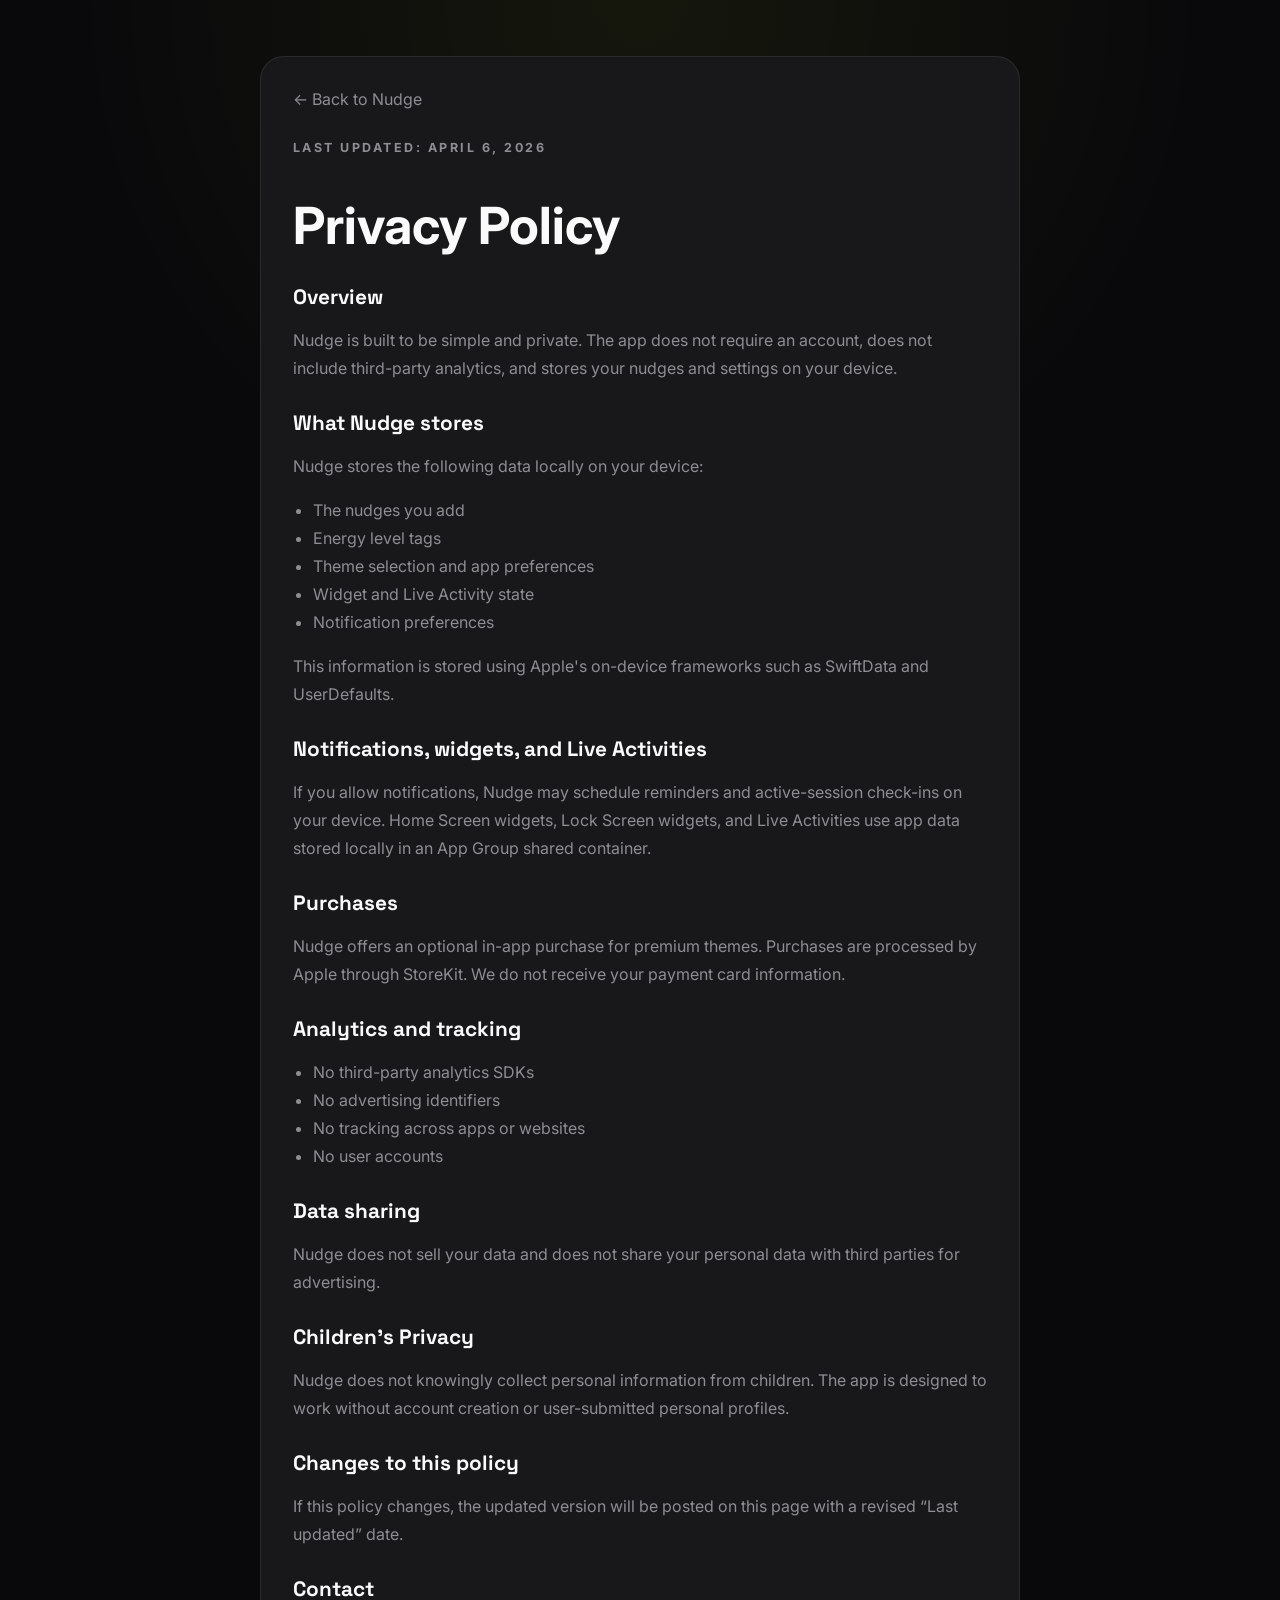
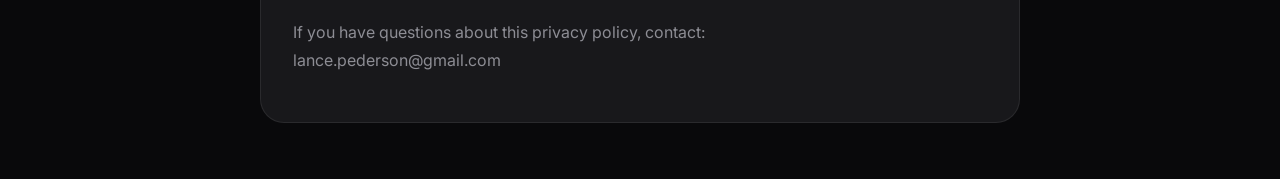
==== privacy.html @ 8743bb43 "Initial Nudge website with privacy policy" ====
<!DOCTYPE html>
<html lang="en">
<head>
  <meta charset="UTF-8" />
  <meta name="viewport" content="width=device-width, initial-scale=1.0" />
  <title>Privacy Policy — Nudge</title>
  <meta name="description" content="Privacy Policy for Nudge" />
  <link rel="preconnect" href="https://fonts.googleapis.com">
  <link rel="preconnect" href="https://fonts.gstatic.com" crossorigin>
  <link href="https://fonts.googleapis.com/css2?family=Space+Grotesk:wght@400;500;700&family=Inter:wght@400;500;600;700&display=swap" rel="stylesheet">
  <link rel="stylesheet" href="styles.css" />
</head>
<body>
  <main class="policy-main">
    <div class="container policy-card">
      <a class="back-link" href="index.html">← Back to Nudge</a>
      <p class="eyebrow">Last updated: April 6, 2026</p>
      <h1>Privacy Policy</h1>

      <h2>Overview</h2>
      <p>
        Nudge is built to be simple and private. The app does not require an account,
        does not include third-party analytics, and stores your nudges and settings on your device.
      </p>

      <h2>What Nudge stores</h2>
      <p>Nudge stores the following data locally on your device:</p>
      <ul>
        <li>The nudges you add</li>
        <li>Energy level tags</li>
        <li>Theme selection and app preferences</li>
        <li>Widget and Live Activity state</li>
        <li>Notification preferences</li>
      </ul>
      <p>
        This information is stored using Apple's on-device frameworks such as SwiftData and UserDefaults.
      </p>

      <h2>Notifications, widgets, and Live Activities</h2>
      <p>
        If you allow notifications, Nudge may schedule reminders and active-session check-ins on your device.
        Home Screen widgets, Lock Screen widgets, and Live Activities use app data stored locally in an App Group shared container.
      </p>

      <h2>Purchases</h2>
      <p>
        Nudge offers an optional in-app purchase for premium themes. Purchases are processed by Apple through StoreKit.
        We do not receive your payment card information.
      </p>

      <h2>Analytics and tracking</h2>
      <ul>
        <li>No third-party analytics SDKs</li>
        <li>No advertising identifiers</li>
        <li>No tracking across apps or websites</li>
        <li>No user accounts</li>
      </ul>

      <h2>Data sharing</h2>
      <p>
        Nudge does not sell your data and does not share your personal data with third parties for advertising.
      </p>

      <h2>Children's Privacy</h2>
      <p>
        Nudge does not knowingly collect personal information from children. The app is designed to work without account creation or user-submitted personal profiles.
      </p>

      <h2>Changes to this policy</h2>
      <p>
        If this policy changes, the updated version will be posted on this page with a revised “Last updated” date.
      </p>

      <h2>Contact</h2>
      <p>
        If you have questions about this privacy policy, contact:<br>
        <a href="mailto:lance.pederson@gmail.com">lance.pederson@gmail.com</a>
      </p>
    </div>
  </main>
</body>
</html>
---- styles.css ----
:root {
  --bg: #09090b;
  --surface: #18181b;
  --surface-high: #27272a;
  --text: #fafafa;
  --muted: #8d8d94;
  --accent: #d9ff26;
  --pink: #ff2e93;
  --border: rgba(255,255,255,0.08);
  --shadow: 0 24px 80px rgba(0,0,0,0.35);
}

* { box-sizing: border-box; }
html { scroll-behavior: smooth; }
body {
  margin: 0;
  font-family: Inter, system-ui, sans-serif;
  background: radial-gradient(circle at top, rgba(217,255,38,0.06), transparent 30%), var(--bg);
  color: var(--text);
}

a { color: inherit; text-decoration: none; }
.container { width: min(1120px, calc(100% - 32px)); margin: 0 auto; }

.site-header {
  position: sticky;
  top: 0;
  z-index: 10;
  backdrop-filter: blur(16px);
  background: rgba(9,9,11,0.72);
  border-bottom: 1px solid var(--border);
}
.nav {
  display: flex;
  align-items: center;
  justify-content: space-between;
  padding: 16px 0;
}
.brand {
  font-family: "Space Grotesk", Inter, sans-serif;
  font-weight: 700;
  font-size: 1.1rem;
}
nav {
  display: flex;
  gap: 20px;
  color: var(--muted);
  font-size: 0.95rem;
}
nav a:hover { color: var(--text); }

.hero { padding: 64px 0 40px; }
.hero-grid {
  display: grid;
  grid-template-columns: 1.1fr 0.9fr;
  gap: 48px;
  align-items: center;
}
.eyebrow {
  color: var(--accent);
  text-transform: uppercase;
  letter-spacing: 0.2em;
  font-size: 0.78rem;
  font-weight: 700;
  margin-bottom: 16px;
}
.hero h1, h2, h3 {
  font-family: "Space Grotesk", Inter, sans-serif;
  margin: 0;
}
.hero h1 {
  font-size: clamp(2.5rem, 5vw, 4.5rem);
  line-height: 0.95;
  margin-bottom: 16px;
}
.hero-copy, .section-copy {
  color: var(--muted);
  font-size: 1.05rem;
  line-height: 1.7;
  max-width: 58ch;
}
.hero-actions {
  display: flex;
  gap: 12px;
  margin-top: 28px;
  flex-wrap: wrap;
}
.button {
  display: inline-flex;
  align-items: center;
  justify-content: center;
  min-height: 48px;
  padding: 0 20px;
  border-radius: 999px;
  font-weight: 700;
  transition: transform 160ms ease, opacity 160ms ease;
}
.button:hover { transform: translateY(-1px); }
.button.primary {
  background: var(--accent);
  color: var(--bg);
}
.button.secondary {
  background: var(--surface);
  border: 1px solid var(--border);
}
.hero-note { color: var(--muted); margin-top: 14px; font-size: 0.95rem; }

.phone-mockup {
  display: flex;
  justify-content: center;
}
.phone-screen {
  width: 320px;
  min-height: 640px;
  background: linear-gradient(180deg, rgba(255,255,255,0.02), rgba(255,255,255,0.00)), var(--surface);
  border: 1px solid var(--border);
  border-radius: 36px;
  box-shadow: var(--shadow);
  padding: 22px 18px;
  position: relative;
}
.screen-top { display: flex; flex-direction: column; gap: 6px; }
.badge {
  color: var(--accent);
  font-size: 0.75rem;
  letter-spacing: 0.22em;
  font-weight: 800;
}
.muted { color: var(--muted); font-size: 0.9rem; }
.wheel-wrap {
  margin: 50px auto 32px;
  width: 220px;
  height: 220px;
  position: relative;
}
.wheel {
  width: 100%;
  height: 100%;
  border-radius: 50%;
  background: conic-gradient(var(--accent), var(--pink), #6366f1, #22d3ee, #f97316, #a855f7, #34d399, #fbbf24, var(--accent));
  border: 10px solid rgba(255,255,255,0.04);
  box-shadow: 0 0 0 8px rgba(255,255,255,0.02);
}
.pointer {
  position: absolute;
  top: -20px;
  left: 50%;
  transform: translateX(-50%);
  color: var(--accent);
  font-size: 1.2rem;
}
.spin-button {
  width: 100%;
  border: none;
  border-radius: 999px;
  padding: 18px 20px;
  font-weight: 800;
  letter-spacing: 0.12em;
  background: var(--accent);
  color: var(--bg);
  font-family: "Space Grotesk", Inter, sans-serif;
}
.input-bar {
  margin-top: 24px;
  display: grid;
  grid-template-columns: 40px 1fr 40px;
  gap: 10px;
  align-items: center;
}
.energy, .send {
  width: 40px; height: 40px;
  display: inline-flex; align-items: center; justify-content: center;
  border-radius: 50%;
  background: var(--surface-high);
}
.send { background: var(--accent); color: var(--bg); font-weight: 800; }
.input-placeholder {
  display: block;
  color: var(--muted);
  padding: 12px 16px;
  background: var(--surface-high);
  border-radius: 999px;
  font-size: 0.92rem;
}

.section { padding: 80px 0; }
.section.alt { background: rgba(255,255,255,0.02); border-top: 1px solid var(--border); border-bottom: 1px solid var(--border); }
.section h2 { font-size: clamp(2rem, 3.4vw, 3rem); margin-bottom: 14px; }
.grid.features-grid {
  display: grid;
  grid-template-columns: repeat(2, minmax(0,1fr));
  gap: 18px;
  margin-top: 30px;
}
.card {
  background: var(--surface);
  border: 1px solid var(--border);
  border-radius: 22px;
  padding: 24px;
}
.card .icon { font-size: 1.6rem; margin-bottom: 14px; }
.card h3 { margin-bottom: 10px; font-size: 1.25rem; }
.card p { color: var(--muted); line-height: 1.65; margin: 0; }

.steps {
  display: grid;
  gap: 18px;
  margin-top: 28px;
}
.step {
  display: grid;
  grid-template-columns: 56px 1fr;
  gap: 18px;
  align-items: start;
  padding: 20px;
  background: var(--surface);
  border: 1px solid var(--border);
  border-radius: 20px;
}
.step span {
  width: 56px;
  height: 56px;
  display: inline-flex;
  align-items: center;
  justify-content: center;
  border-radius: 18px;
  background: var(--accent);
  color: var(--bg);
  font-family: "Space Grotesk", Inter, sans-serif;
  font-weight: 800;
  font-size: 1.25rem;
}
.step p { margin: 8px 0 0; color: var(--muted); line-height: 1.65; }

.stat-grid {
  display: grid;
  grid-template-columns: repeat(4, 1fr);
  gap: 16px;
}
.stat {
  padding: 22px;
  background: var(--surface);
  border: 1px solid var(--border);
  border-radius: 18px;
}
.stat strong {
  display: block;
  font-family: "Space Grotesk", Inter, sans-serif;
  font-size: 1.15rem;
}
.stat span { color: var(--muted); display: block; margin-top: 8px; }

.site-footer {
  border-top: 1px solid var(--border);
  padding: 24px 0 40px;
}
.footer-content {
  display: flex;
  justify-content: space-between;
  gap: 20px;
  color: var(--muted);
}
.footer-links { display: flex; gap: 16px; }

.policy-main { padding: 56px 0; }
.policy-card {
  max-width: 760px;
  background: var(--surface);
  border: 1px solid var(--border);
  border-radius: 24px;
  padding: 32px;
}
.policy-card h1 { font-size: clamp(2.3rem, 4vw, 3.4rem); margin-bottom: 20px; }
.policy-card h2 { font-size: 1.3rem; margin-top: 28px; margin-bottom: 10px; }
.policy-card p, .policy-card li {
  color: var(--muted);
  line-height: 1.75;
}
.policy-card ul { padding-left: 20px; }
.back-link {
  display: inline-block;
  margin-bottom: 16px;
  color: var(--muted);
}
.back-link:hover { color: var(--text); }

@media (max-width: 900px) {
  .hero-grid,
  .grid.features-grid,
  .stat-grid {
    grid-template-columns: 1fr;
  }
  .phone-mockup { order: -1; }
}

@media (max-width: 640px) {
  nav { display: none; }
  .section, .hero { padding: 56px 0; }
  .policy-card { padding: 24px; }
  .footer-content { flex-direction: column; }
  .step { grid-template-columns: 1fr; }
}
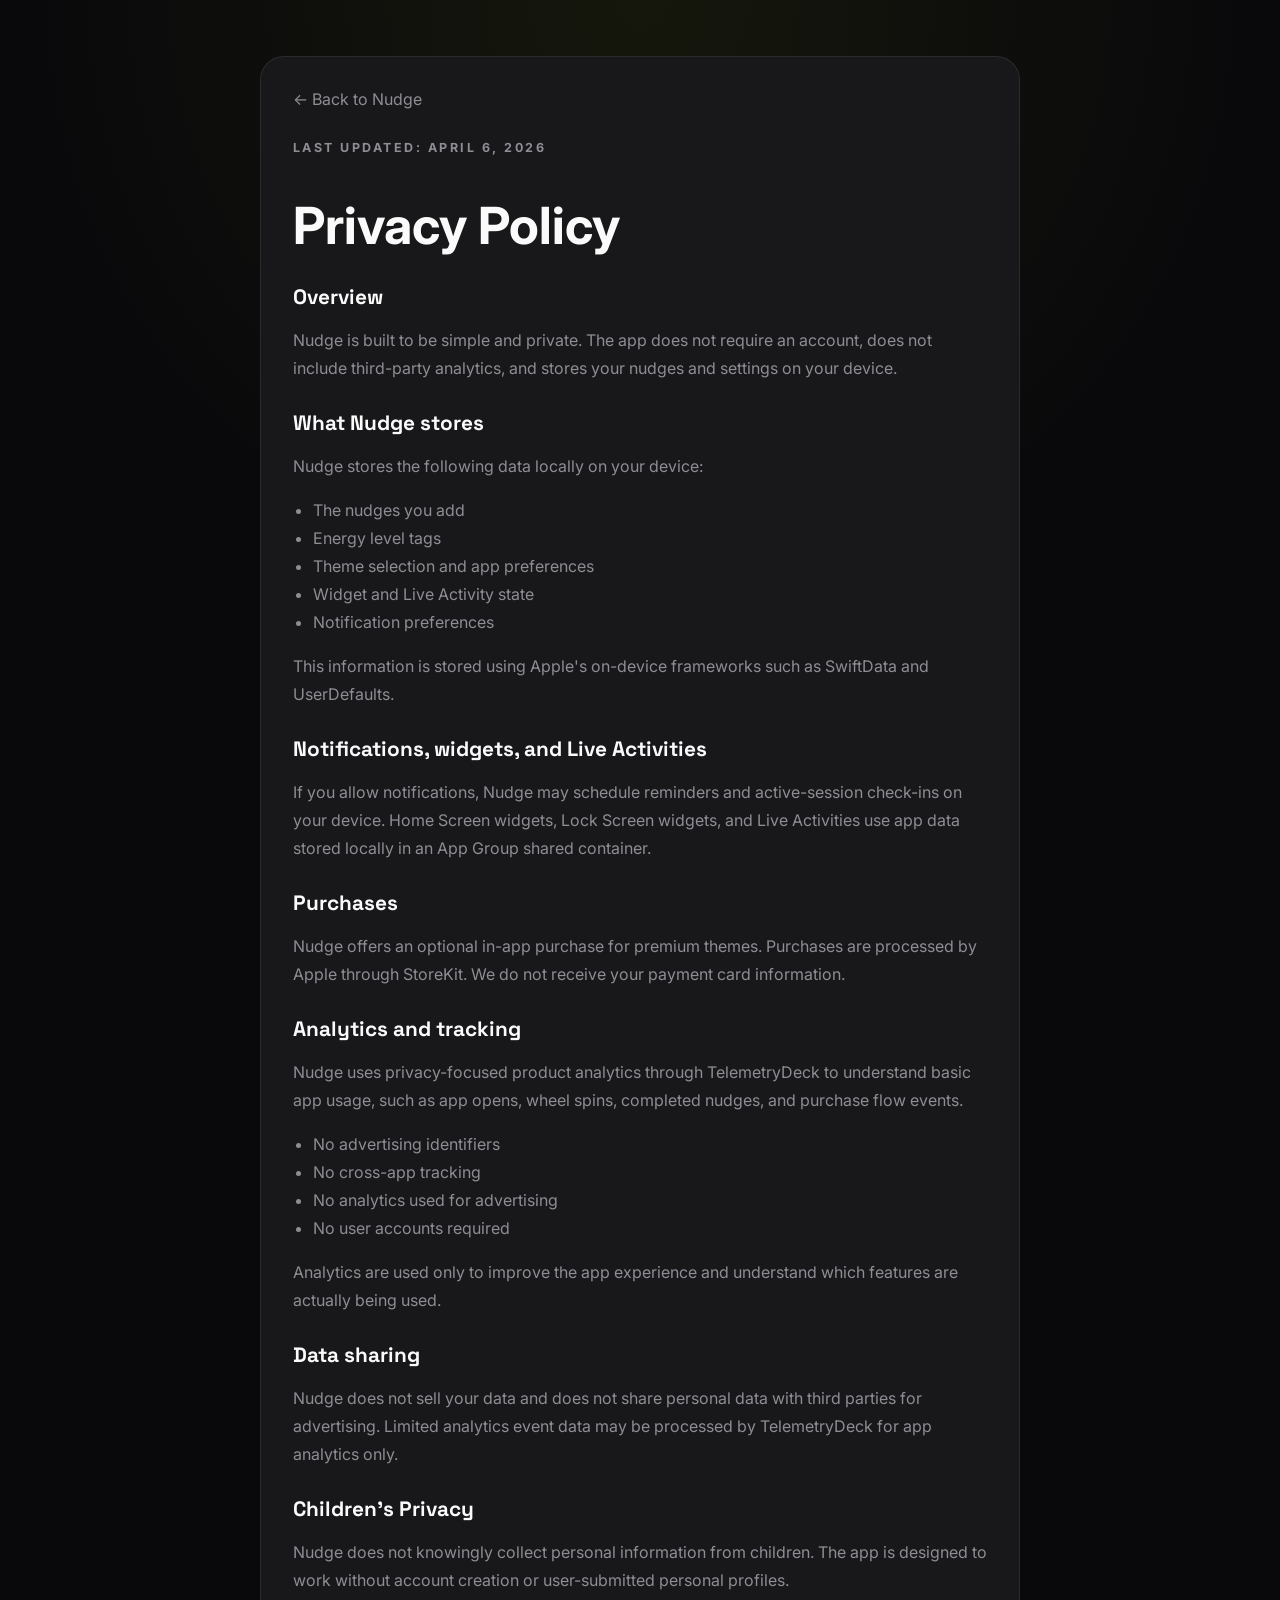
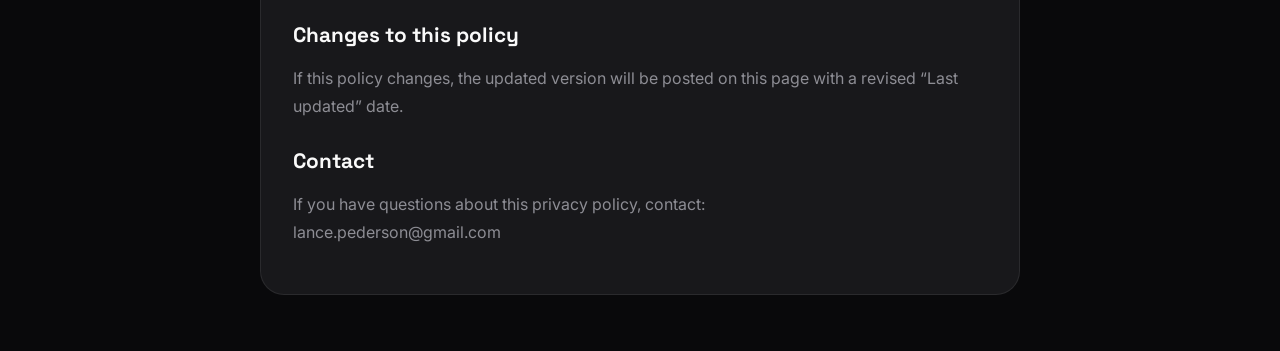
==== commit 0b63c178: "Update privacy policy for analytics" ====
--- a/privacy.html
+++ b/privacy.html
@@ -5,10 +5,13 @@
   <meta name="viewport" content="width=device-width, initial-scale=1.0" />
   <title>Privacy Policy — Nudge</title>
   <meta name="description" content="Privacy Policy for Nudge" />
+  <link rel="canonical" href="https://willpederson.github.io/nudge/privacy.html" />
+  <link rel="icon" type="image/png" href="logo.png?v=3" />
+  <link rel="apple-touch-icon" href="logo.png?v=3" />
   <link rel="preconnect" href="https://fonts.googleapis.com">
   <link rel="preconnect" href="https://fonts.gstatic.com" crossorigin>
   <link href="https://fonts.googleapis.com/css2?family=Space+Grotesk:wght@400;500;700&family=Inter:wght@400;500;600;700&display=swap" rel="stylesheet">
-  <link rel="stylesheet" href="styles.css" />
+  <link rel="stylesheet" href="styles.css?v=3" />
 </head>
 <body>
   <main class="policy-main">
@@ -49,16 +52,22 @@
       </p>
 
       <h2>Analytics and tracking</h2>
+      <p>
+        Nudge uses privacy-focused product analytics through TelemetryDeck to understand basic app usage, such as app opens, wheel spins, completed nudges, and purchase flow events.
+      </p>
       <ul>
-        <li>No third-party analytics SDKs</li>
         <li>No advertising identifiers</li>
-        <li>No tracking across apps or websites</li>
-        <li>No user accounts</li>
+        <li>No cross-app tracking</li>
+        <li>No analytics used for advertising</li>
+        <li>No user accounts required</li>
       </ul>
+      <p>
+        Analytics are used only to improve the app experience and understand which features are actually being used.
+      </p>
 
       <h2>Data sharing</h2>
       <p>
-        Nudge does not sell your data and does not share your personal data with third parties for advertising.
+        Nudge does not sell your data and does not share personal data with third parties for advertising. Limited analytics event data may be processed by TelemetryDeck for app analytics only.
       </p>
 
       <h2>Children's Privacy</h2>
--- a/styles.css
+++ b/styles.css
@@ -40,6 +40,16 @@
   font-family: "Space Grotesk", Inter, sans-serif;
   font-weight: 700;
   font-size: 1.1rem;
+  display: inline-flex;
+  align-items: center;
+  gap: 10px;
+}
+.brand-logo {
+  width: 22px;
+  height: 22px;
+  border-radius: 6px;
+  object-fit: cover;
+  display: block;
 }
 nav {
   display: flex;
@@ -105,84 +115,30 @@
   border: 1px solid var(--border);
 }
 .hero-note { color: var(--muted); margin-top: 14px; font-size: 0.95rem; }
+.app-store-badge-wrap {
+  margin-top: 28px;
+}
+.app-store-badge {
+  height: 44px;
+  width: auto;
+  display: block;
+}
 
 .phone-mockup {
   display: flex;
   justify-content: center;
 }
-.phone-screen {
-  width: 320px;
-  min-height: 640px;
-  background: linear-gradient(180deg, rgba(255,255,255,0.02), rgba(255,255,255,0.00)), var(--surface);
-  border: 1px solid var(--border);
-  border-radius: 36px;
+.real-shot-wrap {
+  position: relative;
+}
+.real-shot {
+  width: min(300px, 86%);
+  border-radius: 28px;
   box-shadow: var(--shadow);
-  padding: 22px 18px;
-  position: relative;
-}
-.screen-top { display: flex; flex-direction: column; gap: 6px; }
-.badge {
-  color: var(--accent);
-  font-size: 0.75rem;
-  letter-spacing: 0.22em;
-  font-weight: 800;
+  display: block;
+  margin-inline: auto;
 }
 .muted { color: var(--muted); font-size: 0.9rem; }
-.wheel-wrap {
-  margin: 50px auto 32px;
-  width: 220px;
-  height: 220px;
-  position: relative;
-}
-.wheel {
-  width: 100%;
-  height: 100%;
-  border-radius: 50%;
-  background: conic-gradient(var(--accent), var(--pink), #6366f1, #22d3ee, #f97316, #a855f7, #34d399, #fbbf24, var(--accent));
-  border: 10px solid rgba(255,255,255,0.04);
-  box-shadow: 0 0 0 8px rgba(255,255,255,0.02);
-}
-.pointer {
-  position: absolute;
-  top: -20px;
-  left: 50%;
-  transform: translateX(-50%);
-  color: var(--accent);
-  font-size: 1.2rem;
-}
-.spin-button {
-  width: 100%;
-  border: none;
-  border-radius: 999px;
-  padding: 18px 20px;
-  font-weight: 800;
-  letter-spacing: 0.12em;
-  background: var(--accent);
-  color: var(--bg);
-  font-family: "Space Grotesk", Inter, sans-serif;
-}
-.input-bar {
-  margin-top: 24px;
-  display: grid;
-  grid-template-columns: 40px 1fr 40px;
-  gap: 10px;
-  align-items: center;
-}
-.energy, .send {
-  width: 40px; height: 40px;
-  display: inline-flex; align-items: center; justify-content: center;
-  border-radius: 50%;
-  background: var(--surface-high);
-}
-.send { background: var(--accent); color: var(--bg); font-weight: 800; }
-.input-placeholder {
-  display: block;
-  color: var(--muted);
-  padding: 12px 16px;
-  background: var(--surface-high);
-  border-radius: 999px;
-  font-size: 0.92rem;
-}
 
 .section { padding: 80px 0; }
 .section.alt { background: rgba(255,255,255,0.02); border-top: 1px solid var(--border); border-bottom: 1px solid var(--border); }
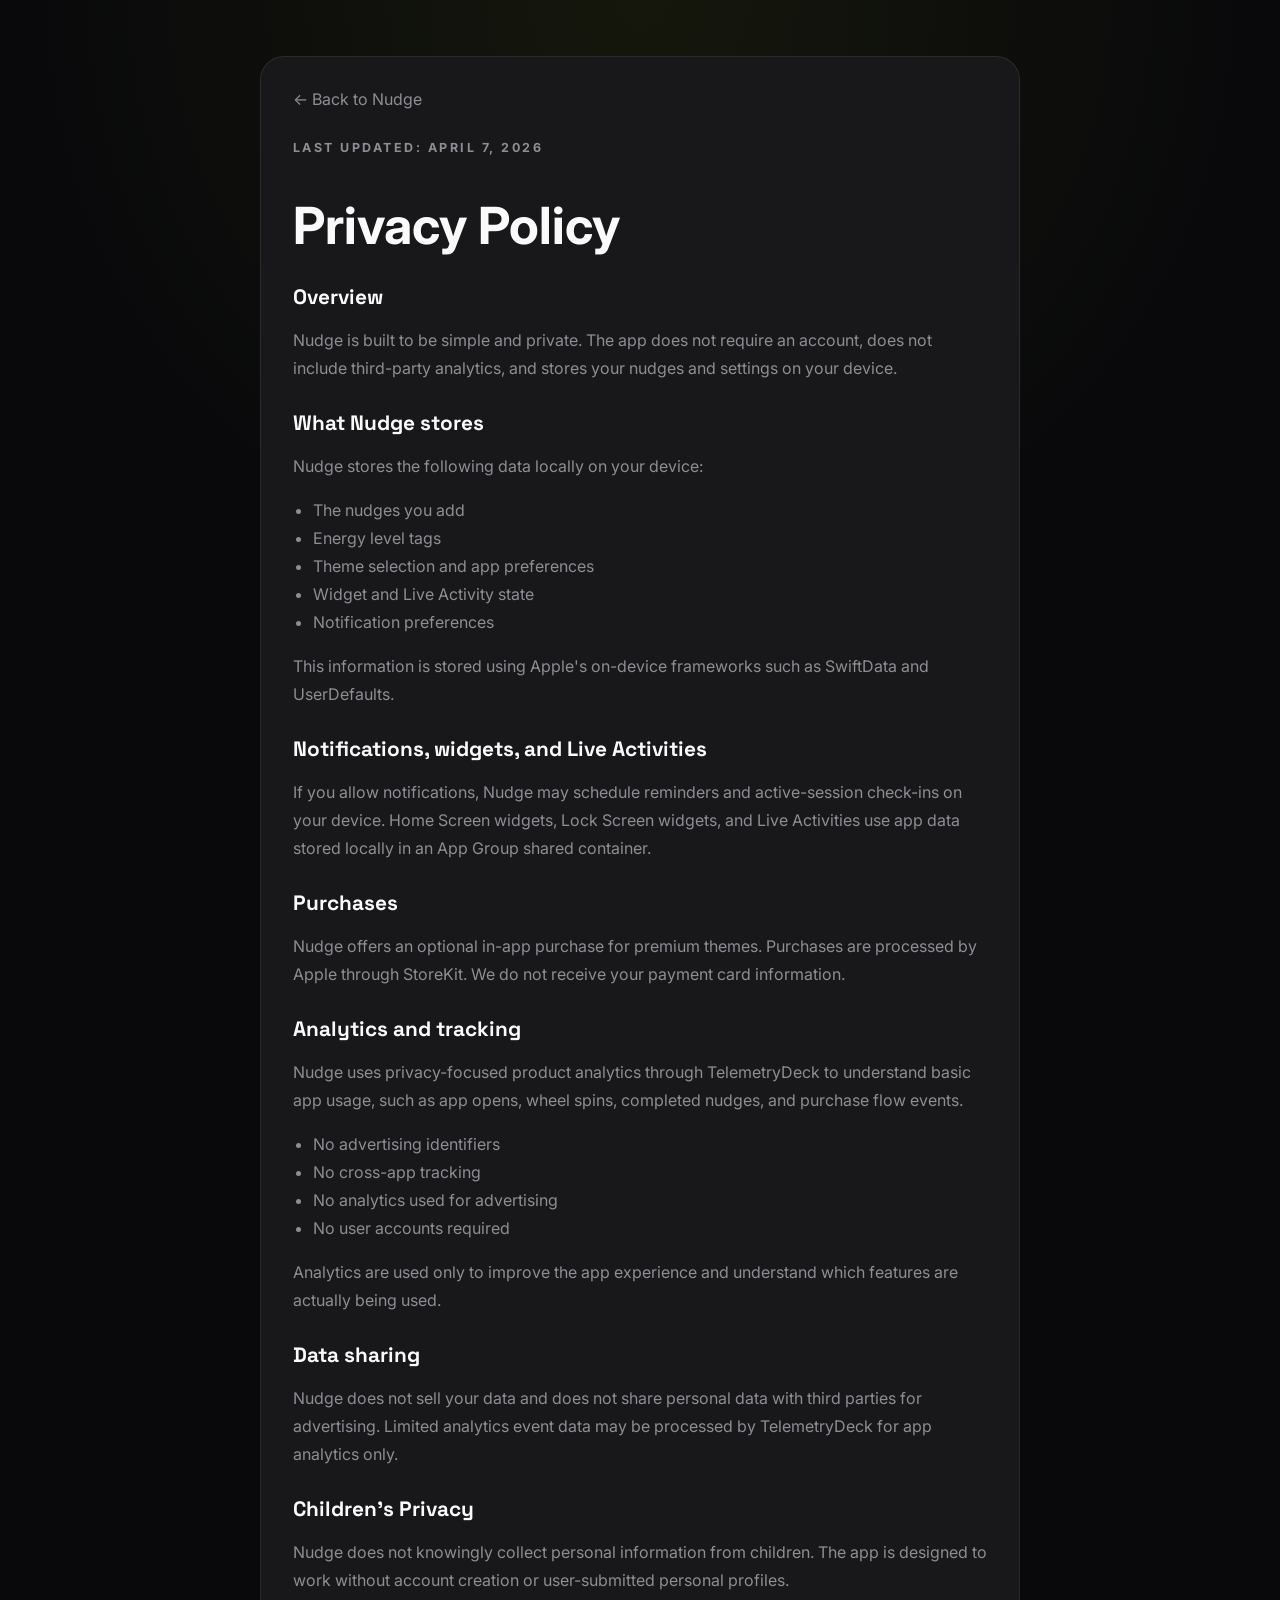
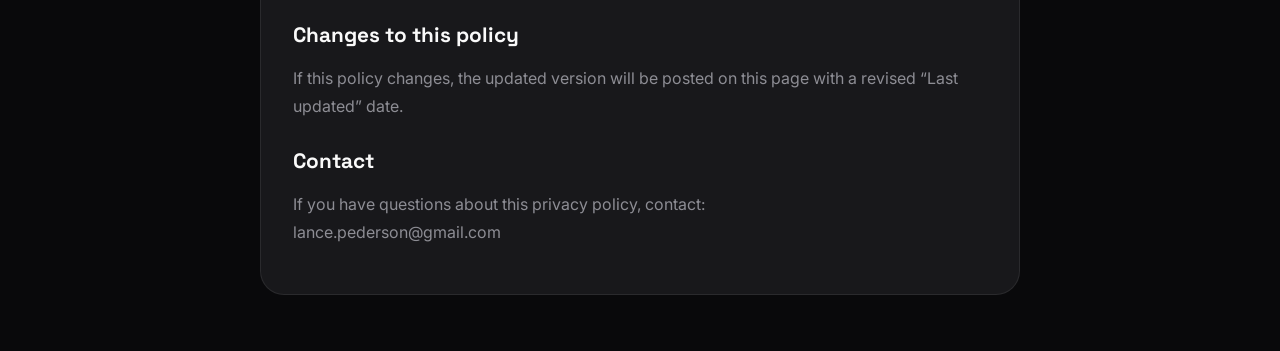
==== commit d489461c: "Update privacy policy date" ====
--- a/privacy.html
+++ b/privacy.html
@@ -17,7 +17,7 @@
   <main class="policy-main">
     <div class="container policy-card">
       <a class="back-link" href="index.html">← Back to Nudge</a>
-      <p class="eyebrow">Last updated: April 6, 2026</p>
+      <p class="eyebrow">Last updated: April 7, 2026</p>
       <h1>Privacy Policy</h1>
 
       <h2>Overview</h2>
